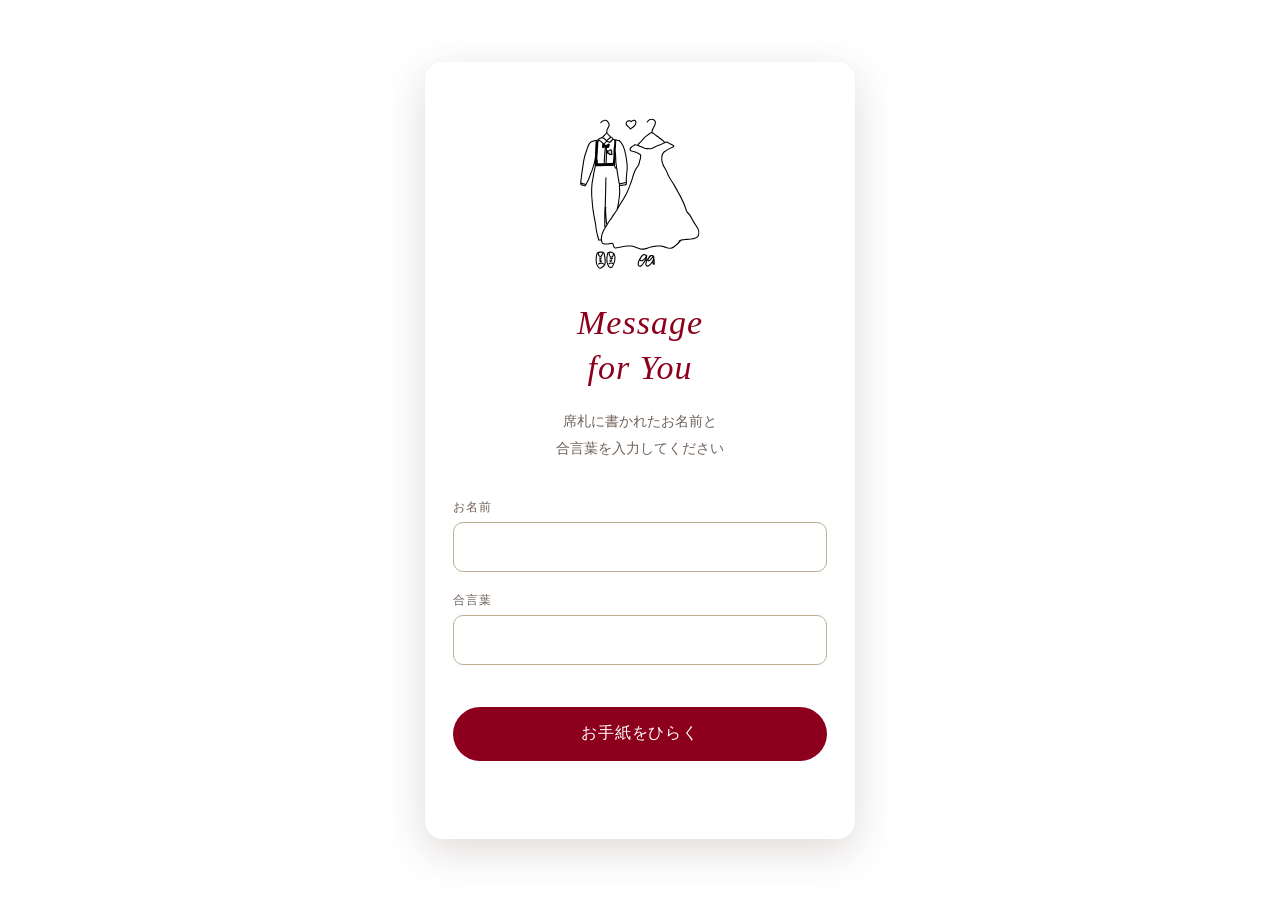
==== public/index.html @ b0efbd01 "Publish encrypted guest message app" ====
<!DOCTYPE html>
<html lang="ja">
<head>
  <meta charset="UTF-8">
  <meta name="viewport" content="width=device-width, initial-scale=1.0, maximum-scale=1.0">
  <title>Message for You</title>
  <link rel="stylesheet" href="style.css">
</head>
<body>
  <div class="app">
    <section id="input-screen" class="screen">
      <div class="top-illustration" aria-hidden="true">
        <img src="./images/wedding.svg" alt="" class="wedding-illustration">
      </div>
      <h1 class="title-en">Message<br>for You</h1>
      <p class="description">席札に書かれたお名前と<br>合言葉を入力してください</p>

      <form id="guest-form" novalidate>
        <div class="field">
          <label for="name">お名前</label>
          <input type="text" id="name" name="name" autocomplete="off" required>
        </div>
        <div class="field">
          <label for="password">合言葉</label>
          <input type="text" id="password" name="password" autocomplete="off" required>
        </div>
        <button type="submit" class="open-btn">お手紙をひらく</button>
      </form>

      <p id="error-message" class="error-message" role="status" aria-live="polite" hidden>
        お名前または合言葉が違うようです。<br>席札をもう一度確認してみてください。
      </p>

      <div class="letter-card" id="letter-card" hidden>
        <div class="divider" aria-hidden="true"></div>
        <p class="message-body" id="message-body"></p>
        <img src="./images/flower.svg" alt="" class="letter-flower" aria-hidden="true">
      </div>
    </section>
  </div>

  <script>
    const form = document.querySelector("#guest-form");
    const nameInput = document.querySelector("#name");
    const keywordInput = document.querySelector("#password");
    const errorMessage = document.querySelector("#error-message");
    const letterCard = document.querySelector("#letter-card");
    const messageBody = document.querySelector("#message-body");
    const openButton = form.querySelector("button[type='submit']");
    let encryptedData;

    function decodeBase64(value) {
      const binary = atob(value);
      return Uint8Array.from(binary, (character) => character.charCodeAt(0));
    }

    async function loadData() {
      if (encryptedData) return encryptedData;
      const response = await fetch("data.json");
      if (!response.ok) throw new Error("データを読み込めませんでした。");
      encryptedData = await response.json();
      return encryptedData;
    }

    form.addEventListener("submit", async (event) => {
      event.preventDefault();
      errorMessage.hidden = true;
      letterCard.hidden = true;
      letterCard.classList.remove("show");
      openButton.disabled = true;

      const guestName = nameInput.value.trim();
      const keyword = keywordInput.value.normalize("NFC");

      try {
        const data = await loadData();
        const record = data.users?.[guestName];
        if (!record) {
          showError();
          return;
        }

        const material = await crypto.subtle.importKey(
          "raw", new TextEncoder().encode(keyword), "PBKDF2", false, ["deriveKey"]
        );
        const key = await crypto.subtle.deriveKey(
          {
            name: "PBKDF2",
            salt: decodeBase64(record.salt),
            iterations: data.iterations || 200000,
            hash: "SHA-256"
          },
          material,
          { name: "AES-GCM", length: 256 },
          false,
          ["decrypt"]
        );
        const plaintext = await crypto.subtle.decrypt(
          { name: "AES-GCM", iv: decodeBase64(record.nonce) },
          key,
          decodeBase64(record.ciphertext)
        );
        messageBody.textContent = new TextDecoder().decode(plaintext);
        letterCard.hidden = false;
        requestAnimationFrame(() => {
          requestAnimationFrame(() => {
            letterCard.classList.add("show");
            letterCard.scrollIntoView({ behavior: "smooth", block: "nearest" });
          });
        });
      } catch (error) {
        showError();
      } finally {
        openButton.disabled = false;
      }
    });

    function showError() {
      errorMessage.hidden = false;
    }
  </script>
</body>
</html>
---- public/style.css ----
:root {
  --color-outer-bg: #FFFF;   /* レザーベージュを少し深くした外側背景 */
  --color-ivory: #FFFF;      /* メイン：レザーベージュ */
  --color-white: #FFFF;      /* 便箋カード用のやわらかいアイボリー */
  --color-text: #3F302C;       /* 本文の濃いブラウン */
  --color-text-soft: #6F625A;  /* 補助テキスト */
  --color-green: #D8E1DD;      /* クリーミーエメラルドの淡色 */
  --color-green-dark: #759488; /* 差し色：クリーミーエメラルド */
  --color-bordeaux: #8D001D;   /* 準メイン：レトロボルドー */
  --color-border: #BDAF92;
  --color-error-bg: #F2E5E3;
  --color-error-text: #8D001D;

  --font-en: "Times New Roman", "Times", Georgia, serif;
  --font-jp: "Hiragino Mincho ProN", "YuMincho", "Yu Mincho", serif;
  --font-jp-ui: "Hiragino Kaku Gothic ProN", "Yu Gothic", "Meiryo", sans-serif;
}

* {
  box-sizing: border-box;
}

[hidden] {
  display: none !important;
}

html, body {
  margin: 0;
  padding: 0;
  min-height: 100%;
  background: var(--color-outer-bg);
  font-family: var(--font-jp-ui);
  color: var(--color-text);
}

body {
  display: flex;
  justify-content: center;
  align-items: flex-start;
}

.app {
  width: 100%;
  max-width: 430px;
  min-height: 100vh;
  background: var(--color-ivory);
  padding: 48px 28px 56px;
  position: relative;
}

/* PC等、430pxより広い画面ではスマホ風レイアウトとして中央に浮かせる */
@media (min-width: 431px) {
  html, body {
    min-height: 100vh;
  }

  body {
    align-items: center;
    padding: 32px 0;
  }

  .app {
    min-height: 640px;
    max-height: 90vh;
    overflow-y: auto;
    box-shadow: 0 12px 40px rgba(80, 57, 47, 0.18);
    border-radius: 18px;
  }
}

.screen {
  display: flex;
  flex-direction: column;
  align-items: center;
  text-align: center;
}

/* ---------- 入力画面 ---------- */

.title-en {
  font-family: var(--font-en);
  font-style: italic;
  font-weight: 400;
  font-size: 34px;
  line-height: 1.35;
  letter-spacing: 0.03em;
  color: var(--color-bordeaux);
  margin: 12px 0 18px;
}

.description {
  font-family: var(--font-jp);
  font-size: 14px;
  line-height: 1.9;
  color: var(--color-text-soft);
  margin: 0 0 36px;
}

#guest-form {
  width: 100%;
  display: flex;
  flex-direction: column;
  gap: 20px;
}

.field {
  width: 100%;
  text-align: left;
}

.field label {
  display: block;
  font-size: 12px;
  letter-spacing: 0.08em;
  color: var(--color-text-soft);
  margin-bottom: 6px;
}

.field input {
  width: 100%;
  height: 50px;
  padding: 0 16px;
  font-size: 16px;
  font-family: var(--font-jp-ui);
  color: var(--color-text);
  background: var(--color-white);
  border: 1px solid var(--color-border);
  border-radius: 10px;
  outline: none;
  transition: border-color 0.2s ease, box-shadow 0.2s ease;
}

.field input:focus {
  border-color: var(--color-bordeaux);
  box-shadow: 0 0 0 3px rgba(141, 0, 29, 0.12);
}

.open-btn {
  margin-top: 22px;
  margin-bottom: 22px;
  width: 100%;
  height: 54px;
  font-size: 16px;
  font-family: var(--font-jp-ui);
  letter-spacing: 0.05em;
  color: var(--color-white);
  background: var(--color-bordeaux);
  border: none;
  border-radius: 27px;
  cursor: pointer;
  transition: opacity 0.2s ease, transform 0.15s ease;
}

.open-btn:active {
  transform: scale(0.98);
  opacity: 0.9;
}

.error-message {
  margin-top: 24px;
  padding: 16px 18px;
  width: 100%;
  font-size: 13px;
  line-height: 1.8;
  color: var(--color-error-text);
  background: var(--color-error-bg);
  border-radius: 10px;
}

/* ---------- メッセージ画面 ---------- */

#message-screen {
  width: 100%;
}

.letter-card {
  width: 100%;
  background: #759488;
  border-radius: 6px;
  padding: 40px 28px 40px;
  box-shadow: 0 6px 24px rgba(80, 57, 47, 0.12);
  opacity: 0;
  transform: translateY(18px) scale(0.98);
  transition: opacity 0.7s ease, transform 0.7s ease;
}

.letter-card.show {
  opacity: 1;
  transform: translateY(0) scale(1);
}


.divider {
  width: 46px;
  height: 1px;
  background: var(--color-green-dark);
  margin: 0 auto 28px;
}

.message-body {
  font-family: var(--font-jp);
  font-size: 15px;
  line-height: 2.1;
  color: #FFFF;
  white-space: pre-line;
  text-align: left;
  margin: 0 0 32px;
  padding-bottom: 95px;
}

.top-illustration {
  width: 100%;
  display: flex;
  justify-content: center;
  align-items: center;
  margin-top: 8px;
  margin-bottom: 18px;
}

.wedding-illustration {
  display: block;
  width: 120px;
  height: auto;
  max-width: 40%;
  object-fit: contain;
}


.letter-card {
  position: relative;
  overflow: hidden;
}

.letter-flower {
  position: absolute;
  right: 12px;
  bottom: 12px;
  width: 150px;
  height: auto;
  pointer-events: none;
  user-select: none;
  opacity: 0.96;
}


@media (max-width: 340px) {
  .app {
    padding: 36px 20px 44px;
  }

  .title-en {
    font-size: 28px;
  }
}
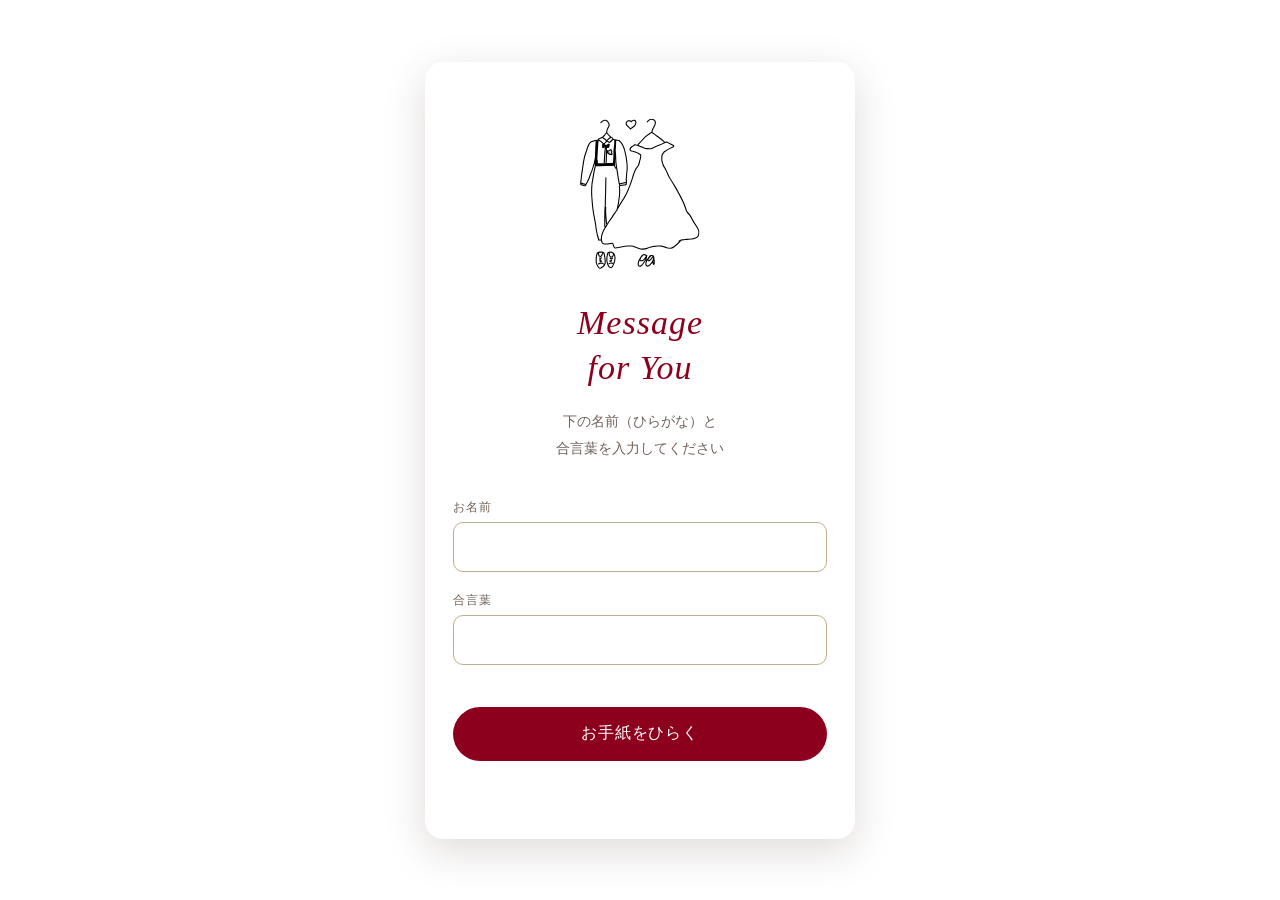
==== commit 4f5eed94: "Update guest name instruction Co-authored-by: Copilot <223556219+Copilot@users.noreply.github.com>" ====
--- a/public/index.html
+++ b/public/index.html
@@ -13,7 +13,7 @@
         <img src="./images/wedding.svg" alt="" class="wedding-illustration">
       </div>
       <h1 class="title-en">Message<br>for You</h1>
-      <p class="description">席札に書かれたお名前と<br>合言葉を入力してください</p>
+      <p class="description">下の名前（ひらがな）と<br>合言葉を入力してください</p>
 
       <form id="guest-form" novalidate>
         <div class="field">
